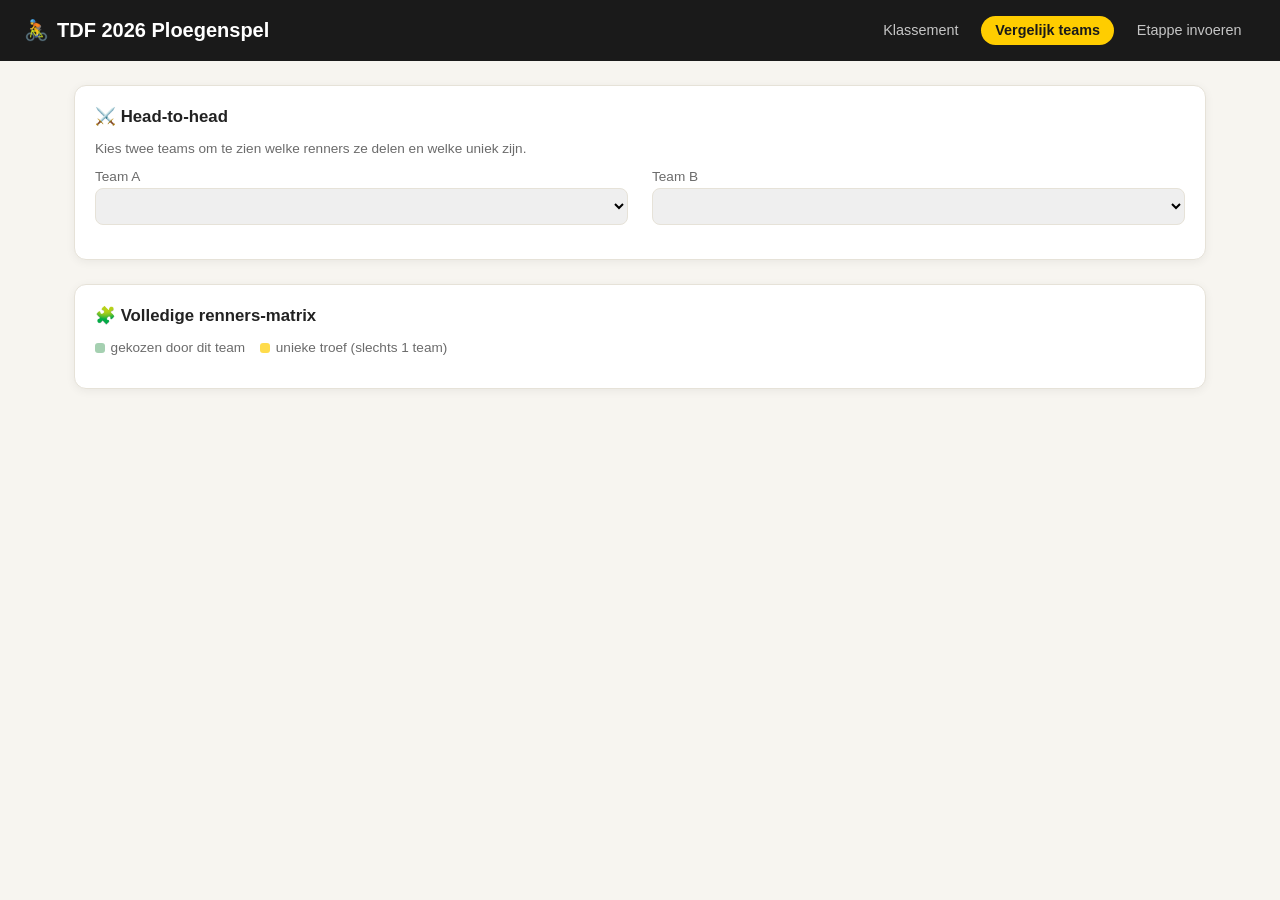
==== compare.html @ ab38e010 "Initial version of TDF 2026 ploegenspel site Statische site met puntentelling, klassementgrafieken, " ====
<!doctype html>
<html lang="nl">
<head>
<meta charset="utf-8">
<meta name="viewport" content="width=device-width, initial-scale=1">
<title>Vergelijk teams — TDF 2026 Ploegenspel</title>
<link rel="stylesheet" href="css/style.css">
</head>
<body>
<header class="top-bar">
  <h1><span class="flag">🚴</span> TDF 2026 Ploegenspel</h1>
  <nav class="tabs">
    <a href="index.html">Klassement</a>
    <a href="compare.html" class="active">Vergelijk teams</a>
    <a href="entry.html">Etappe invoeren</a>
  </nav>
</header>

<main>
  <div class="card">
    <h2>⚔️ Head-to-head</h2>
    <p class="small muted">Kies twee teams om te zien welke renners ze delen en welke uniek zijn.</p>
    <div class="grid cols-2">
      <div class="form-row">
        <label for="teamA">Team A</label>
        <select id="teamA"></select>
      </div>
      <div class="form-row">
        <label for="teamB">Team B</label>
        <select id="teamB"></select>
      </div>
    </div>
    <div class="grid cols-3" id="h2hResult"></div>
  </div>

  <div class="card">
    <h2>🧩 Volledige renners-matrix</h2>
    <p class="small muted">
      <span class="legend-swatch" style="background:rgba(30,138,60,0.4)"></span>gekozen door dit team &nbsp;&nbsp;
      <span class="legend-swatch" style="background:rgba(255,205,0,0.7)"></span>unieke troef (slechts 1 team)
    </p>
    <div class="matrix-wrap">
      <table class="matrix" id="matrixTable"></table>
    </div>
  </div>
</main>

<script src="js/scoring.js"></script>
<script src="js/compare.js"></script>
</body>
</html>
---- css/style.css ----
:root {
  --tdf-yellow: #FFCD00;
  --tdf-green: #1E8A3C;
  --tdf-red: #E4032E;
  --tdf-dark: #1a1a1a;
  --bg: #f7f5f0;
  --card-bg: #ffffff;
  --border: #e6e2d8;
  --text: #222222;
  --text-muted: #6b6b6b;
  --radius: 12px;
  --shadow: 0 2px 10px rgba(0,0,0,0.06);
}

* { box-sizing: border-box; }

body {
  margin: 0;
  font-family: -apple-system, BlinkMacSystemFont, "Segoe UI", Roboto, Helvetica, Arial, sans-serif;
  background: var(--bg);
  color: var(--text);
}

header.top-bar {
  background: var(--tdf-dark);
  color: white;
  padding: 1rem 1.5rem;
  display: flex;
  align-items: center;
  justify-content: space-between;
  flex-wrap: wrap;
  gap: 0.75rem;
}

header.top-bar h1 {
  margin: 0;
  font-size: 1.25rem;
  display: flex;
  align-items: center;
  gap: 0.5rem;
}

header.top-bar h1 .flag { color: var(--tdf-yellow); }

nav.tabs {
  display: flex;
  gap: 0.5rem;
}

nav.tabs a {
  color: white;
  text-decoration: none;
  padding: 0.4rem 0.9rem;
  border-radius: 999px;
  font-size: 0.9rem;
  opacity: 0.75;
  transition: background 0.15s, opacity 0.15s;
}

nav.tabs a:hover { opacity: 1; background: rgba(255,255,255,0.08); }
nav.tabs a.active { opacity: 1; background: var(--tdf-yellow); color: var(--tdf-dark); font-weight: 600; }

main {
  max-width: 1180px;
  margin: 0 auto;
  padding: 1.5rem;
}

.card {
  background: var(--card-bg);
  border: 1px solid var(--border);
  border-radius: var(--radius);
  box-shadow: var(--shadow);
  padding: 1.25rem;
  margin-bottom: 1.5rem;
}

.card h2 {
  margin-top: 0;
  font-size: 1.05rem;
  display: flex;
  align-items: center;
  gap: 0.4rem;
}

.grid {
  display: grid;
  gap: 1.5rem;
}

.grid.cols-2 { grid-template-columns: 1fr 1fr; }
.grid.cols-3 { grid-template-columns: repeat(3, 1fr); }
.grid.badges { grid-template-columns: repeat(auto-fit, minmax(220px, 1fr)); }

@media (max-width: 800px) {
  .grid.cols-2, .grid.cols-3 { grid-template-columns: 1fr; }
}

table {
  width: 100%;
  border-collapse: collapse;
  font-size: 0.92rem;
}

th, td {
  text-align: left;
  padding: 0.55rem 0.6rem;
  border-bottom: 1px solid var(--border);
}

th { color: var(--text-muted); font-weight: 600; font-size: 0.8rem; text-transform: uppercase; letter-spacing: 0.03em; }

tr.leader td { background: rgba(255,205,0,0.15); font-weight: 600; }
tr.lantern td { background: rgba(228,3,46,0.05); }

.rank-up { color: var(--tdf-green); font-weight: 700; }
.rank-down { color: var(--tdf-red); font-weight: 700; }
.rank-same { color: var(--text-muted); }

.badge-card {
  border-radius: var(--radius);
  padding: 1rem;
  background: linear-gradient(135deg, #fff, #fafaf5);
  border: 1px solid var(--border);
  display: flex;
  gap: 0.75rem;
  align-items: flex-start;
}

.badge-emoji { font-size: 1.8rem; line-height: 1; }
.badge-title { font-weight: 700; font-size: 0.85rem; text-transform: uppercase; letter-spacing: 0.03em; color: var(--text-muted); }
.badge-value { font-size: 1.05rem; font-weight: 600; margin-top: 0.15rem; }
.badge-sub { font-size: 0.85rem; color: var(--text-muted); margin-top: 0.1rem; }

.pill {
  display: inline-block;
  padding: 0.1rem 0.55rem;
  border-radius: 999px;
  font-size: 0.75rem;
  font-weight: 600;
  background: var(--tdf-yellow);
  color: var(--tdf-dark);
}

.pill.green { background: var(--tdf-green); color: white; }
.pill.muted { background: #eee; color: var(--text-muted); }

select, input[type="date"], input[type="number"], input[type="text"] {
  padding: 0.5rem 0.6rem;
  border-radius: 8px;
  border: 1px solid var(--border);
  font-size: 0.95rem;
  width: 100%;
}

label { font-size: 0.85rem; color: var(--text-muted); display: block; margin-bottom: 0.25rem; }

.form-row { margin-bottom: 0.85rem; }

button.primary {
  background: var(--tdf-green);
  color: white;
  border: none;
  padding: 0.65rem 1.2rem;
  border-radius: 8px;
  font-size: 0.95rem;
  font-weight: 600;
  cursor: pointer;
}

button.primary:hover { background: #176e30; }

textarea.output {
  width: 100%;
  min-height: 140px;
  font-family: ui-monospace, SFMono-Regular, Menlo, monospace;
  font-size: 0.85rem;
  padding: 0.75rem;
  border-radius: 8px;
  border: 1px solid var(--border);
}

.matrix-wrap { overflow-x: auto; }

.matrix td, .matrix th { text-align: center; white-space: nowrap; }
.matrix td.rider-name, .matrix th.rider-name { text-align: left; white-space: nowrap; }
.matrix td.owned { background: rgba(30,138,60,0.12); }
.matrix td.unique { background: rgba(255,205,0,0.35); font-weight: 700; }

.muted { color: var(--text-muted); }
.small { font-size: 0.85rem; }

.legend-swatch { display: inline-block; width: 10px; height: 10px; border-radius: 3px; margin-right: 0.35rem; vertical-align: middle; }
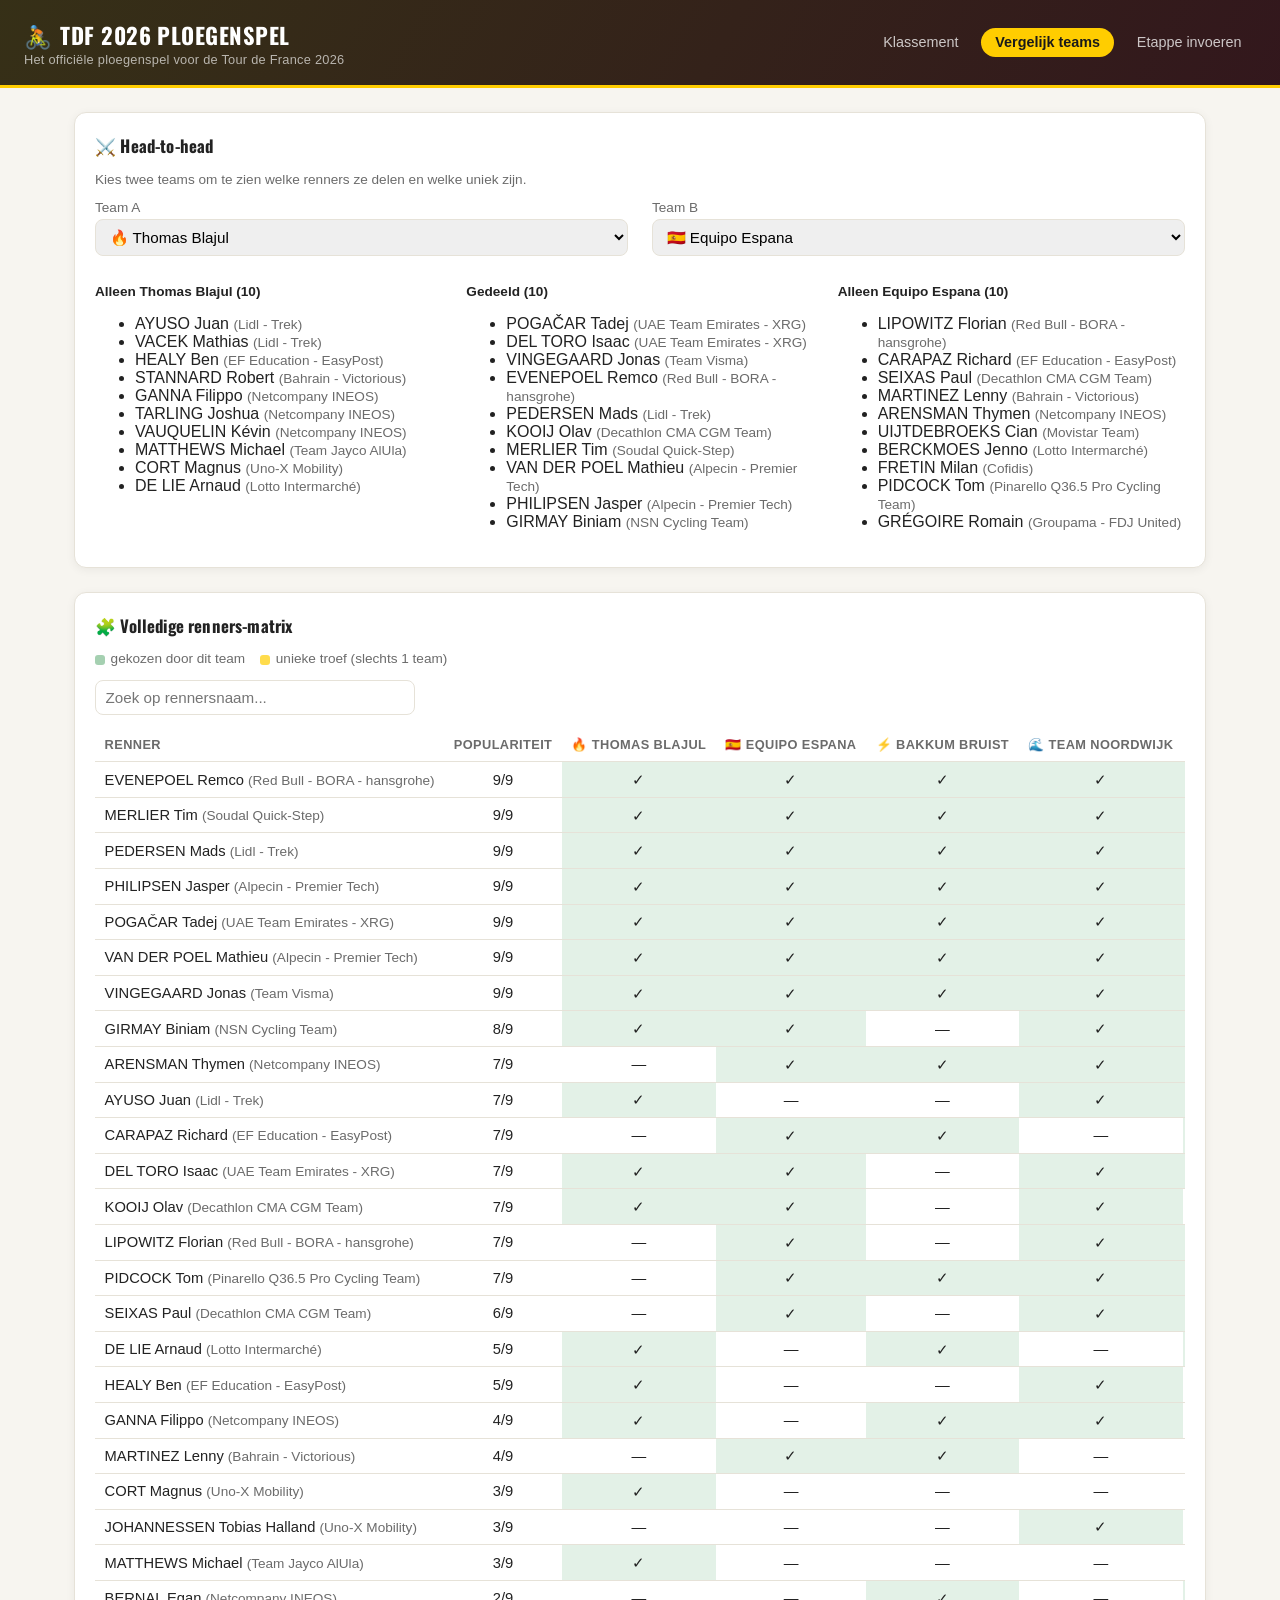
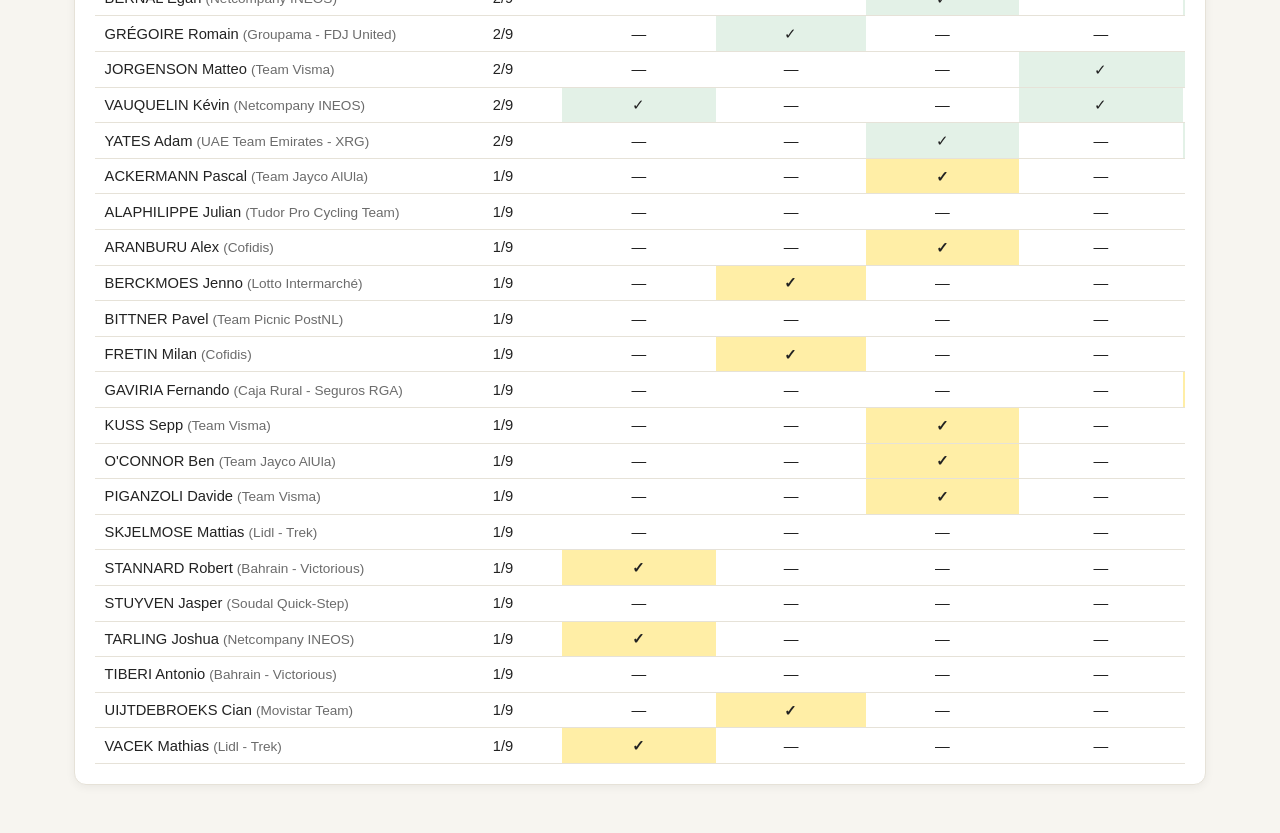
==== commit 7a61364d: "Teamkleuren, hero-stijl en UX-verbeteringen toevoegen - Elk team krijgt een eigen kleur en emoji (da" ====
--- a/compare.html
+++ b/compare.html
@@ -8,7 +8,10 @@
 </head>
 <body>
 <header class="top-bar">
-  <h1><span class="flag">🚴</span> TDF 2026 Ploegenspel</h1>
+  <div class="brand">
+    <h1><span class="flag">🚴</span> TDF 2026 Ploegenspel</h1>
+    <p class="tagline">Het officiële ploegenspel voor de Tour de France 2026</p>
+  </div>
   <nav class="tabs">
     <a href="index.html">Klassement</a>
     <a href="compare.html" class="active">Vergelijk teams</a>
@@ -39,6 +42,9 @@
       <span class="legend-swatch" style="background:rgba(30,138,60,0.4)"></span>gekozen door dit team &nbsp;&nbsp;
       <span class="legend-swatch" style="background:rgba(255,205,0,0.7)"></span>unieke troef (slechts 1 team)
     </p>
+    <div class="form-row" style="max-width:320px">
+      <input type="text" id="riderSearch" placeholder="Zoek op rennersnaam...">
+    </div>
     <div class="matrix-wrap">
       <table class="matrix" id="matrixTable"></table>
     </div>
--- a/css/style.css
+++ b/css/style.css
@@ -1,3 +1,5 @@
+@import url('https://fonts.googleapis.com/css2?family=Oswald:wght@500;600;700&display=swap');
+
 :root {
   --tdf-yellow: #FFCD00;
   --tdf-green: #1E8A3C;
@@ -22,25 +24,50 @@
 }
 
 header.top-bar {
-  background: var(--tdf-dark);
+  background:
+    linear-gradient(120deg, rgba(255,205,0,0.12), rgba(228,3,46,0.12)),
+    var(--tdf-dark);
   color: white;
-  padding: 1rem 1.5rem;
+  padding: 1.1rem 1.5rem;
   display: flex;
   align-items: center;
   justify-content: space-between;
   flex-wrap: wrap;
   gap: 0.75rem;
+  border-bottom: 3px solid var(--tdf-yellow);
+}
+
+header.top-bar .brand {
+  display: flex;
+  flex-direction: column;
+  gap: 0.1rem;
 }
 
 header.top-bar h1 {
   margin: 0;
-  font-size: 1.25rem;
+  font-family: 'Oswald', -apple-system, BlinkMacSystemFont, sans-serif;
+  font-weight: 700;
+  letter-spacing: 0.02em;
+  text-transform: uppercase;
+  font-size: 1.4rem;
   display: flex;
   align-items: center;
   gap: 0.5rem;
 }
 
 header.top-bar h1 .flag { color: var(--tdf-yellow); }
+
+header.top-bar .tagline {
+  margin: 0;
+  font-size: 0.8rem;
+  color: rgba(255,255,255,0.65);
+  letter-spacing: 0.02em;
+}
+
+h2 {
+  font-family: 'Oswald', -apple-system, BlinkMacSystemFont, sans-serif;
+  letter-spacing: 0.01em;
+}
 
 nav.tabs {
   display: flex;
@@ -191,3 +218,39 @@
 .small { font-size: 0.85rem; }
 
 .legend-swatch { display: inline-block; width: 10px; height: 10px; border-radius: 3px; margin-right: 0.35rem; vertical-align: middle; }
+
+.progress-wrap {
+  display: flex;
+  align-items: center;
+  gap: 1rem;
+  flex-wrap: wrap;
+}
+
+.progress-track {
+  flex: 1;
+  min-width: 180px;
+  height: 10px;
+  border-radius: 999px;
+  background: #eee;
+  overflow: hidden;
+}
+
+.progress-fill {
+  height: 100%;
+  background: linear-gradient(90deg, var(--tdf-yellow), var(--tdf-red));
+  border-radius: 999px;
+  transition: width 0.4s ease;
+}
+
+.progress-label {
+  font-weight: 600;
+  white-space: nowrap;
+  font-size: 0.9rem;
+}
+
+th.sortable { cursor: pointer; user-select: none; }
+th.sortable:hover { color: var(--text); }
+th.sortable .sort-arrow { margin-left: 0.25rem; opacity: 0.5; }
+th.sortable.active .sort-arrow { opacity: 1; }
+
+.team-color-dot { display: inline-block; width: 9px; height: 9px; border-radius: 50%; margin-right: 0.4rem; vertical-align: middle; }
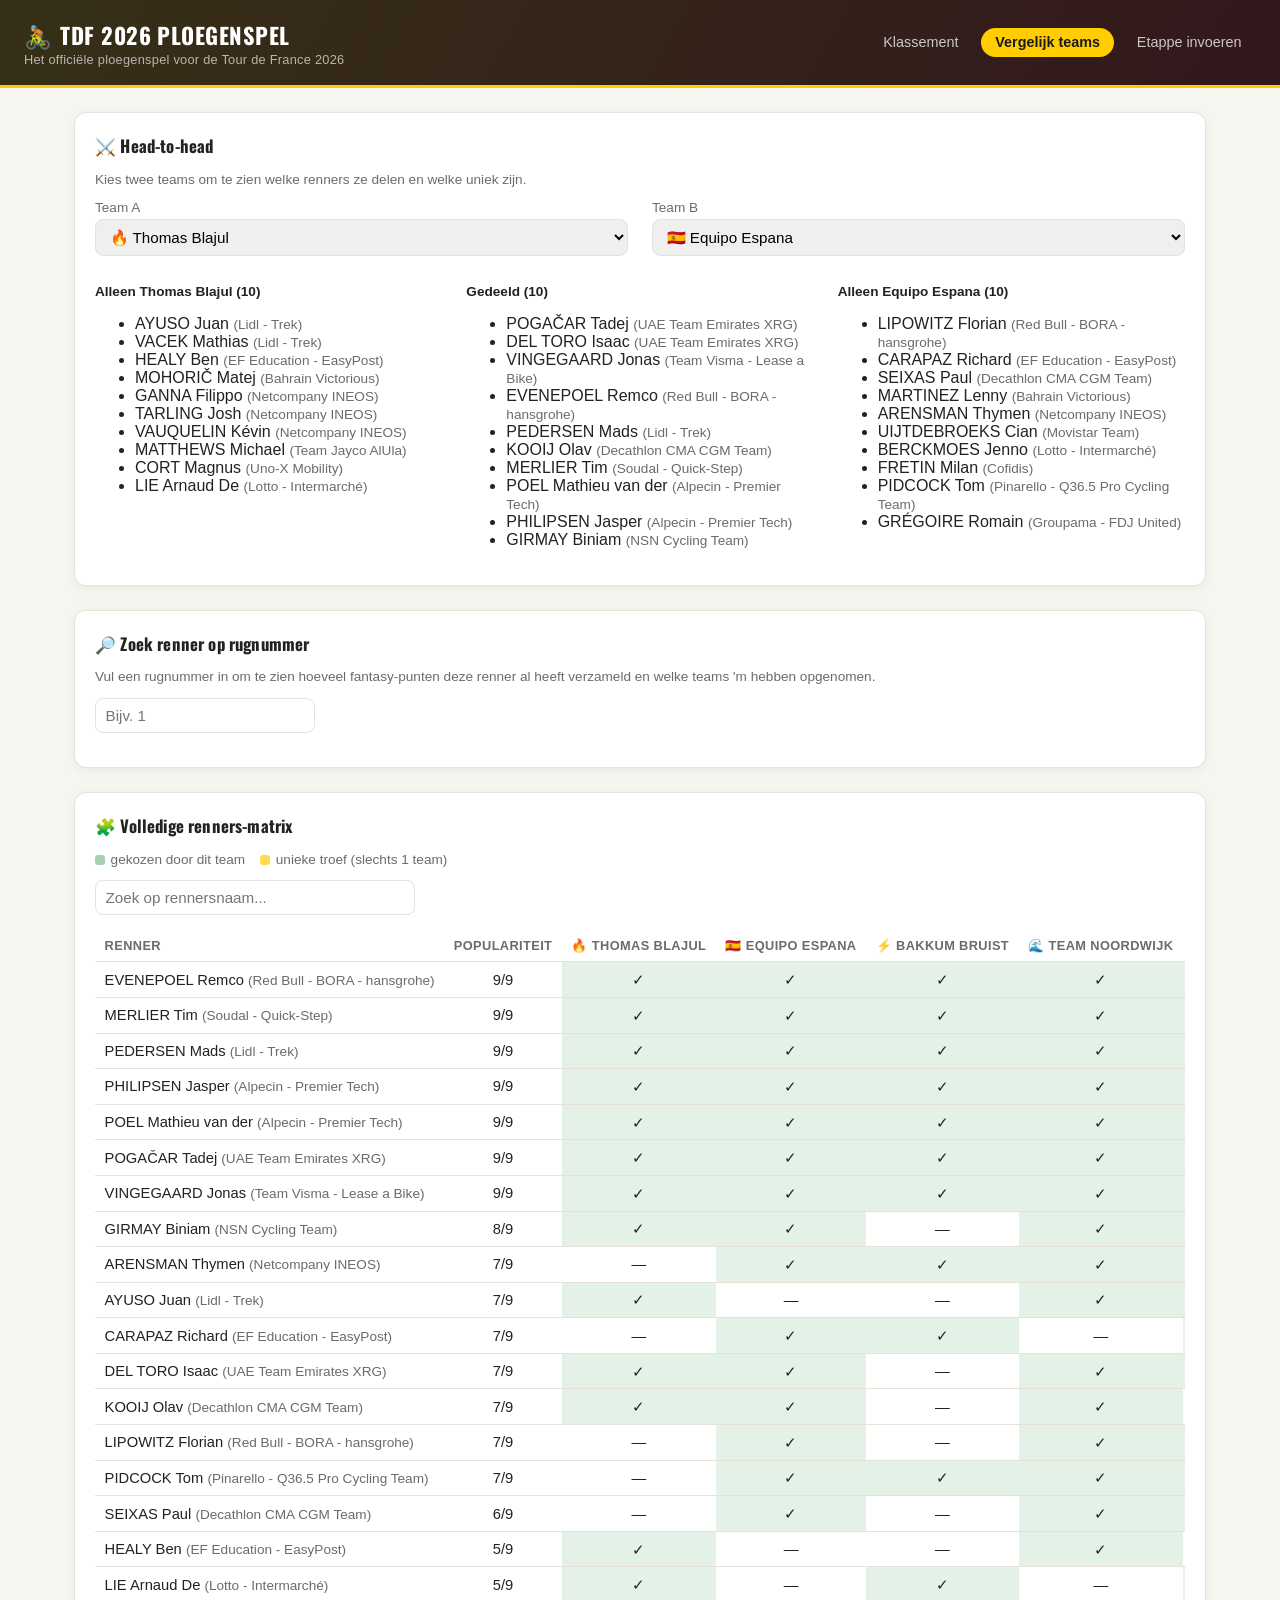
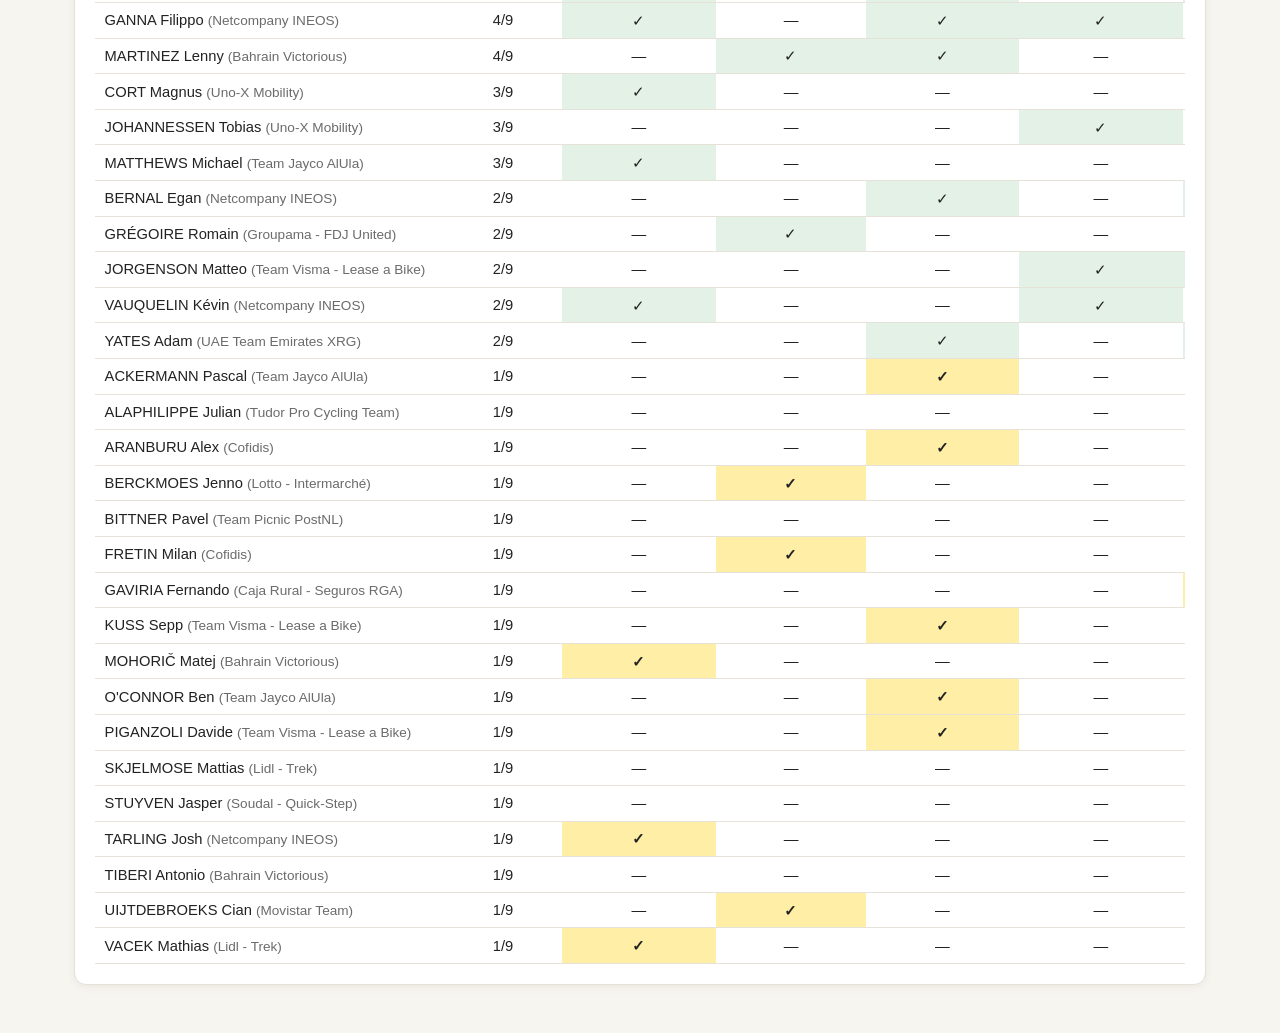
==== commit 4b9b1ea0: "Renner-zoekfunctie toevoegen en riders.json uit Teams.xlsx genereren - data/riders.json komt nu uit " ====
--- a/compare.html
+++ b/compare.html
@@ -37,6 +37,15 @@
   </div>
 
   <div class="card">
+    <h2>🔎 Zoek renner op rugnummer</h2>
+    <p class="small muted">Vul een rugnummer in om te zien hoeveel fantasy-punten deze renner al heeft verzameld en welke teams 'm hebben opgenomen.</p>
+    <div class="form-row" style="max-width:220px">
+      <input type="number" id="bibSearch" placeholder="Bijv. 1" min="1">
+    </div>
+    <div id="bibResult"></div>
+  </div>
+
+  <div class="card">
     <h2>🧩 Volledige renners-matrix</h2>
     <p class="small muted">
       <span class="legend-swatch" style="background:rgba(30,138,60,0.4)"></span>gekozen door dit team &nbsp;&nbsp;
